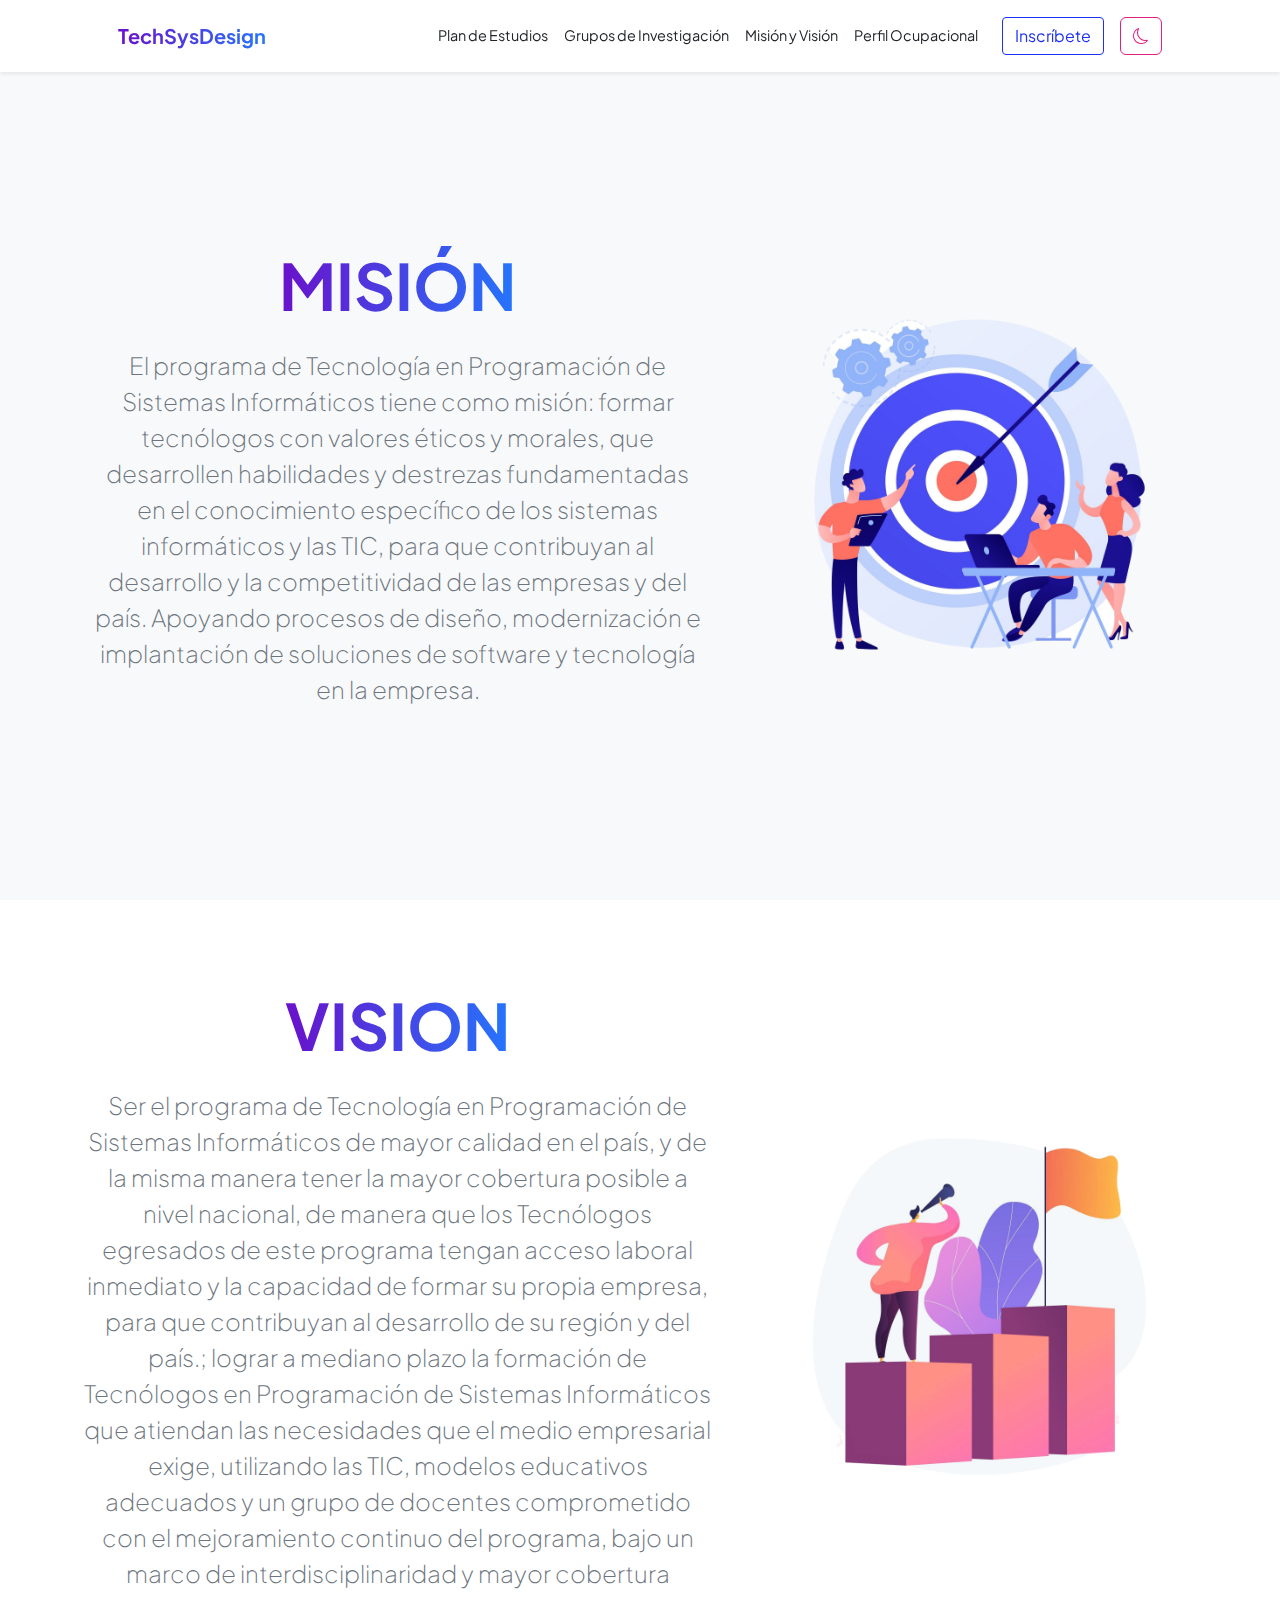
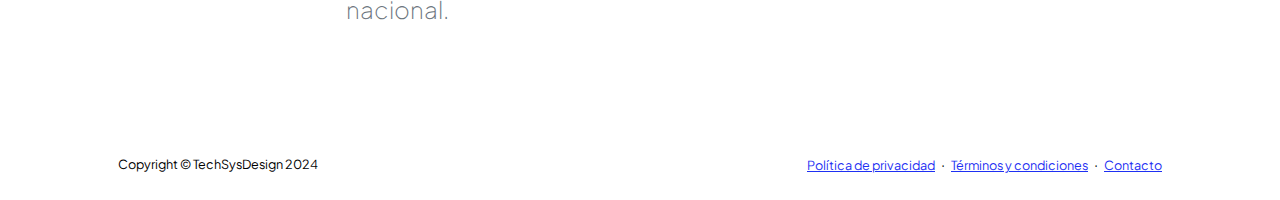
==== mission-vision.html @ 8f793181 "Creacion de la Vista de Mision y Vision" ====
<!DOCTYPE html>
<html lang="en">

<head>
    <meta charset="utf-8" />
    <meta name="viewport" content="width=device-width, initial-scale=1, shrink-to-fit=no" />
    <meta name="description" content="" />
    <meta name="author" content="" />
    <title>Mision y Vision</title>
    <!-- Custom Google font-->
    <link rel="preconnect" href="https://fonts.googleapis.com" />
    <link rel="preconnect" href="https://fonts.gstatic.com" crossorigin />
    <link
        href="https://fonts.googleapis.com/css2?family=Plus+Jakarta+Sans:wght@100;200;300;400;500;600;700;800;900&amp;display=swap"
        rel="stylesheet" />
    <!-- Bootstrap icons-->
    <link href="https://cdn.jsdelivr.net/npm/bootstrap-icons@1.8.1/font/bootstrap-icons.css" rel="stylesheet" />
    <!-- Core theme CSS (includes Bootstrap)-->
    <link href="./assets/css/styles.css" rel="stylesheet" />
    <link rel="stylesheet" href="./assets/css/additionals.css">
</head>

<body class="d-flex flex-column h-100">
    <main class="flex-shrink-0">
        <!-- Navigation-->
        <nav class="navbar navbar-expand-lg shadow-sm py-3 fixed-top">
            <div class="container px-5">
                <a class="navbar-brand fw-bold text-gradient" href="index.html">TechSysDesign</a>
                <button class="navbar-toggler" type="button" data-bs-toggle="collapse"
                    data-bs-target="#navbarSupportedContent" aria-controls="navbarSupportedContent"
                    aria-expanded="false" aria-label="Toggle navigation">
                    <span class="navbar-toggler-icon"></span>
                </button>
                <div class="collapse navbar-collapse" id="navbarSupportedContent">
                    <ul class="navbar-nav ms-auto mb-2 mb-lg-0">
                        <li class="nav-item">
                            <a class="nav-link text-dark" href="plan-estudios.html">Plan de Estudios</a>
                        </li>
                        <li class="nav-item">
                            <a class="nav-link text-dark" href="grupos-investigacion.html">Grupos de Investigación</a>
                        </li>
                        <li class="nav-item">
                            <a class="nav-link text-dark" href="mission-vision.html">Misión y Visión</a>
                        </li>
                        <li class="nav-item">
                            <a class="nav-link text-dark" href="perfil-ocupacional.html">Perfil Ocupacional</a>
                        </li>
                    </ul>
                    <!-- Botón de Inscripción -->
                    <a class="btn btn-outline-primary ms-lg-3 rounded-1" href="inscripcion.html">Inscríbete</a>

                    <!-- Botón para cambiar entre light y dark mode con iconos -->
                    <button id="theme-toggle" class="btn btn-outline-secondary ms-lg-3">
                        <i id="theme-icon" class="bi bi-moon"></i> <!-- Este será el icono de la luna -->
                    </button>

                </div>
            </div>
        </nav>

        <!-- Contenido-->
        <div class="container-fluid bg-light  pt-3 pt-xl-0">
            <div class="container min-vh-100-custom d-flex justify-content-center align-items-center ">
                <div class="row gx-5 align-items-center justify-content-center">
                    <div class="col-12 col-xl-7 ">
                        <div class="container text-center">
                            <h1 class="display-3 fw-bolder mb-4"><span class="text-gradient d-inline">MISIÓN</span></h1>
                            <p class="fs-4 fw-light text-muted ">El programa de Tecnología en Programación de Sistemas
                                Informáticos tiene como misión: formar tecnólogos con valores éticos y morales, que
                                desarrollen habilidades y destrezas fundamentadas en el conocimiento específico de los
                                sistemas informáticos y las TIC, para que contribuyan al desarrollo y la competitividad
                                de las empresas y del país. Apoyando procesos de diseño, modernización e implantación de
                                soluciones de software y tecnología en la empresa.</p>
                        </div>
                    </div>
                    <!-- Imagen de la misión -->
                    <div class="col-12 col-xl-5 col-lg-7">
                        <div class="d-flex justify-content-center align-items-center mt-xxl-0 w-100 h-100">
                                <img class="img-fluid w-100 h-100" src="./assets/img/mission.png"
                                    alt="Imagen representativa de la misión" />
                        </div>
                    </div>
                </div>
            </div>
        </div>

        <div class="container-fluid pt-3 pt-xl-0">
            <div class="container min-vh-100-custom d-flex justify-content-center align-items-center ">
                <div class="row gx-5 align-items-center justify-content-center">
                    <!-- Imagen de vision -->
                    <div class="col-12 col-lg-7 col-xl-5 order-3 order-xxl-1 ">
                        <div class="d-flex justify-content-center align-items-center mt-xxl-0 w-100 h-100">
                                <img class="img-fluid w-100  mt-xxl-5" src="./assets/img/vision.png"
                                    alt="Imagen representativa de la misión" />
                        </div>
                    </div>
                    <div class="col-12 col-xl-7  order-1 order-xxl-2 ">
                        <div class="text-center text-center">
                            <h1 class="display-3 fw-bolder mb-4"><span class="text-gradient d-inline">VISION</span></h1>
                            <p class="fs-4 fw-light text-muted  ">Ser el programa de Tecnología en Programación de
                                Sistemas Informáticos de mayor calidad en el país, y de la misma manera tener la mayor
                                cobertura posible a nivel nacional, de manera que los Tecnólogos egresados de este
                                programa tengan acceso laboral inmediato y la capacidad de formar su propia empresa,
                                para que contribuyan al desarrollo de su región y del país.; lograr a mediano plazo la
                                formación de
                                Tecnólogos en Programación de Sistemas Informáticos que atiendan las necesidades que el
                                medio empresarial exige, utilizando las TIC, modelos educativos adecuados y un grupo de
                                docentes comprometido con el mejoramiento continuo del programa, bajo un marco de
                                interdisciplinaridad y mayor cobertura nacional.</p>
                        </div>
                    </div>
                </div>
            </div>
        </div>
    </main>
    <!-- Footer-->
    <footer class="bg-white py-4 mt-auto">
        <div class="container px-5">
            <div class="row align-items-center justify-content-between flex-column flex-sm-row">
                <div class="col-auto">
                    <div class="small m-0">Copyright &copy; TechSysDesign 2024</div>
                </div>
                <div class="col-auto">
                    <a class="small" href="#!">Política de privacidad</a>
                    <span class="mx-1">&middot;</span>
                    <a class="small" href="#!">Términos y condiciones</a>
                    <span class="mx-1">&middot;</span>
                    <a class="small" href="#!">Contacto</a>
                </div>
            </div>
        </div>
    </footer>
    <!-- Bootstrap core JS-->
    <script src="https://cdn.jsdelivr.net/npm/bootstrap@5.2.3/dist/js/bootstrap.bundle.min.js"></script>
    <!-- Core theme JS-->
    <script src="./assets/js/scripts.js"></script>
</body>

</html>
---- assets/css/additionals.css ----
/* Modo claro - Efecto luces de estudio sutil */
body {
    background: #fff;
    color: #000;
    /* Texto negro por defecto */
    transition: background 0.5s ease;
}

/* Modo oscuro - Efecto luces de estudio sutil */
body.dark {
    background: linear-gradient(180deg, rgba(18, 18, 18, 0.9) 0%, rgba(25, 25, 25, 0.9) 50%, rgba(18, 18, 18, 0.9) 100%);
    color: #fff;
    /* Texto blanco en modo oscuro */
    transition: background 0.5s ease;
}

/* Barra de navegación y botones personalizados */
.navbar,
footer {
    background-color: rgba(255, 255, 255, 0.9) !important;
    backdrop-filter: blur(8px);
    /* Efecto blur */
    transition: background 0.5s ease;
}

.nav-link {
    position: relative;
    transition: color 0.3s ease;
}

.nav-link::after {
    content: '';
    position: absolute;
    width: 0;
    height: 2px;
    background-color: #007bff;
    bottom: 0;
    left: 0;
    transition: width 0.3s ease;
}

.nav-link:hover {
    color: #007bff;
}

.nav-link:hover::after {
    width: 100%;
}

::-webkit-scrollbar {
    width: 8px;
    background-color: #f1f1f1;
}

::-webkit-scrollbar-thumb {
    background-color: #2f2fe9;
    border-radius: 10px;
}

::-webkit-scrollbar-thumb:hover {
    background-color: #2f2fe9;
}

/* Ajuste para el espaciado en contenido con navbar fijo */
body {
    padding-top: 70px;
    scrollbar-width: thin;
    scrollbar-color: #2f2fe9 #f1f1f1;
}

/* Modo oscuro para la barra de navegación (nav) */
body.dark .navbar {
    background-color: rgba(31, 31, 31, 0.8) !important;
    /* Fondo oscuro */
    border-bottom: 1px solid #333 !important;
}

body.dark .navbar a.nav-link {
    color: #ffffff !important;
    /* Texto blanco */
}

body.dark .navbar .btn-outline-primary {
    color: #ffffff !important;
    border-color: #ffffff !important;
}

body.dark .navbar .btn-outline-primary:hover {
    background-color: #ffffff !important;
    color: #1f1f1f !important;
}

body.dark footer {
    background-color: rgba(31, 31, 31, 0.8) !important;
    /* Fondo oscuro */
    color: #ffffff !important;
}


.text-gradient {
    background: linear-gradient(to right, #6a11cb, #2575fc);
    -webkit-background-clip: text;
    color: transparent;
}

.card-body {
    position: relative;
}

.card-body p {
    color: #6c757d;
}

.bg-form-column {
    border-radius: 0 20px 20px 0;
    object-fit: cover;
    height: 80vh;
}

.card {
    border-radius: 20px;
    overflow: hidden;
    /* Esto asegura que la imagen siga el borde redondeado */
}

.shadow {
    box-shadow: 0 4px 15px rgba(0, 0, 0, 0.2);
    /* Mejora el efecto de sombra */
}

/* Modifica el viewport menos el espcio ocupado por el nadvar */
.min-vh-100-custom {
    min-height: calc(100vh - 70px) !important;
}
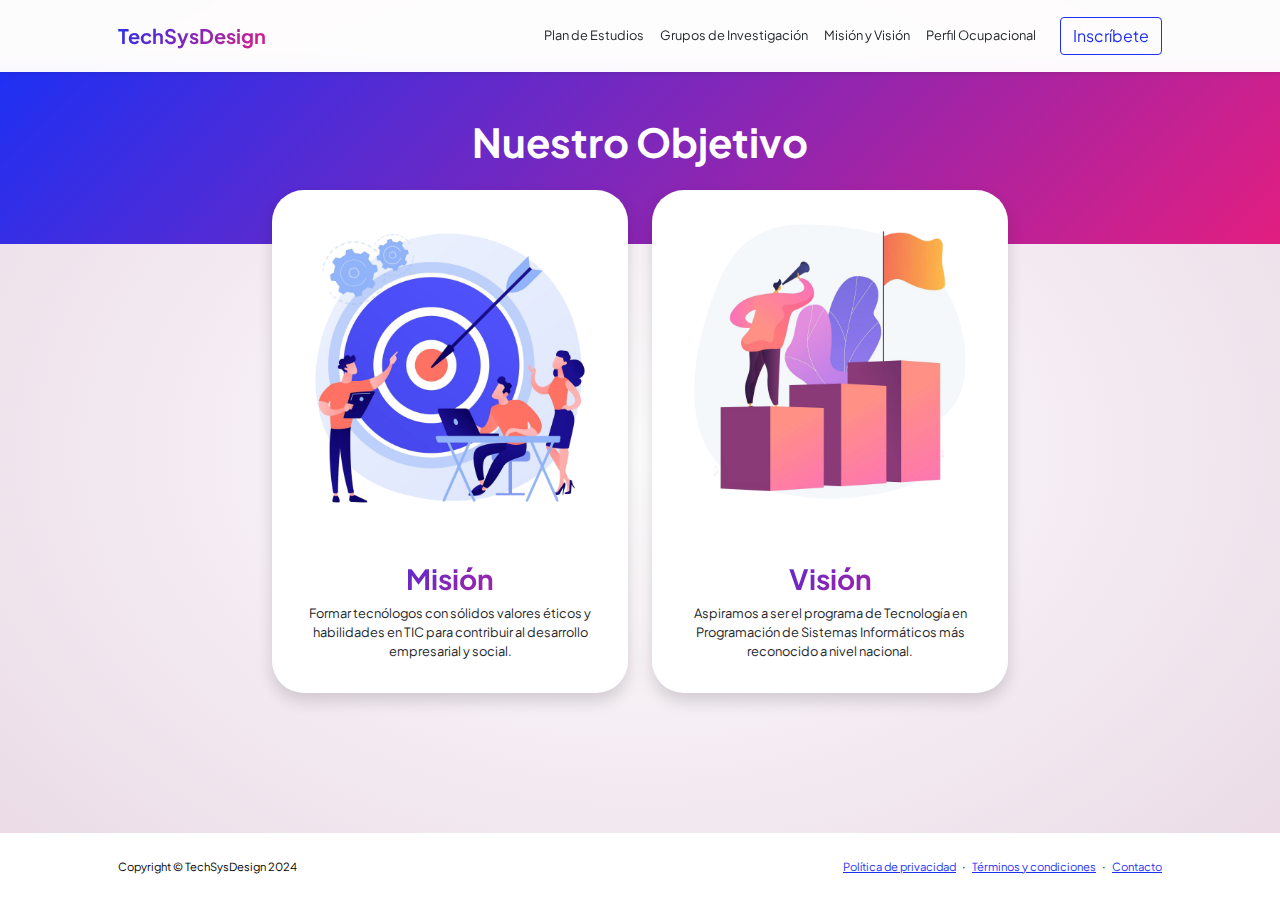
==== commit ee742936: "Mejoras de diseño en mision , vison y en formulario" ====
--- a/mission-vision.html
+++ b/mission-vision.html
@@ -6,17 +6,19 @@
     <meta name="viewport" content="width=device-width, initial-scale=1, shrink-to-fit=no" />
     <meta name="description" content="" />
     <meta name="author" content="" />
-    <title>Mision y Vision</title>
+    <title>TechSysDesign</title>
     <!-- Custom Google font-->
     <link rel="preconnect" href="https://fonts.googleapis.com" />
     <link rel="preconnect" href="https://fonts.gstatic.com" crossorigin />
     <link
         href="https://fonts.googleapis.com/css2?family=Plus+Jakarta+Sans:wght@100;200;300;400;500;600;700;800;900&amp;display=swap"
         rel="stylesheet" />
+    <link rel="stylesheet" href="https://cdnjs.cloudflare.com/ajax/libs/animate.css/4.1.1/animate.min.css" />
     <!-- Bootstrap icons-->
     <link href="https://cdn.jsdelivr.net/npm/bootstrap-icons@1.8.1/font/bootstrap-icons.css" rel="stylesheet" />
     <!-- Core theme CSS (includes Bootstrap)-->
     <link href="./assets/css/styles.css" rel="stylesheet" />
+
     <link rel="stylesheet" href="./assets/css/additionals.css">
 </head>
 
@@ -47,72 +49,43 @@
                         </li>
                     </ul>
                     <!-- Botón de Inscripción -->
-                    <a class="btn btn-outline-primary ms-lg-3 rounded-1" href="inscripcion.html">Inscríbete</a>
-
-                    <!-- Botón para cambiar entre light y dark mode con iconos -->
-                    <button id="theme-toggle" class="btn btn-outline-secondary ms-lg-3">
-                        <i id="theme-icon" class="bi bi-moon"></i> <!-- Este será el icono de la luna -->
-                    </button>
-
+                    <a class="btn btn-outline-primary ms-lg-3 rounded-1" href="sign-up.html">Inscríbete</a>
                 </div>
             </div>
         </nav>
 
-        <!-- Contenido-->
-        <div class="container-fluid bg-light  pt-3 pt-xl-0">
-            <div class="container min-vh-100-custom d-flex justify-content-center align-items-center ">
-                <div class="row gx-5 align-items-center justify-content-center">
-                    <div class="col-12 col-xl-7 ">
-                        <div class="container text-center">
-                            <h1 class="display-3 fw-bolder mb-4"><span class="text-gradient d-inline">MISIÓN</span></h1>
-                            <p class="fs-4 fw-light text-muted ">El programa de Tecnología en Programación de Sistemas
-                                Informáticos tiene como misión: formar tecnólogos con valores éticos y morales, que
-                                desarrollen habilidades y destrezas fundamentadas en el conocimiento específico de los
-                                sistemas informáticos y las TIC, para que contribuyan al desarrollo y la competitividad
-                                de las empresas y del país. Apoyando procesos de diseño, modernización e implantación de
-                                soluciones de software y tecnología en la empresa.</p>
+        <section class="py-5 bg-gradient-primary-to-secondary h-25">
+            <div class="container text-center text-white">
+                <h1 class="fw-bold mb-4">Nuestro Objetivo</h1>
+                <div class="row justify-content-center">
+                    <!-- Card Misión -->
+                    <div class="col-md-4 mb-4">
+                        <div class="card border-0 shadow rounded-5">
+                            <img class="card-img-top rounded-top" src="./assets/img/mission.png" alt="Misión" />
+                            <div class="card-body">
+                                <h3 class="fw-bold text-gradient">Misión</h3>
+                                <p class="text-dark">Formar tecnólogos con sólidos valores éticos y habilidades en TIC para
+                                    contribuir al desarrollo empresarial y social.</p>
+                            </div>
                         </div>
                     </div>
-                    <!-- Imagen de la misión -->
-                    <div class="col-12 col-xl-5 col-lg-7">
-                        <div class="d-flex justify-content-center align-items-center mt-xxl-0 w-100 h-100">
-                                <img class="img-fluid w-100 h-100" src="./assets/img/mission.png"
-                                    alt="Imagen representativa de la misión" />
+        
+                    <!-- Card Visión -->
+                    <div class="col-md-4 mb-4">
+                        <div class="card border-0 shadow rounded-5">
+                            <img class="card-img-top rounded-top" src="./assets/img/vision.png" alt="Visión" />
+                            <div class="card-body">
+                                <h3 class="fw-bold text-gradient">Visión</h3>
+                                <p class="text-dark">Aspiramos a ser el programa de Tecnología en Programación de Sistemas
+                                    Informáticos más reconocido a nivel nacional.</p>
+                            </div>
                         </div>
                     </div>
                 </div>
             </div>
-        </div>
+        </section>        
+    </main>
 
-        <div class="container-fluid pt-3 pt-xl-0">
-            <div class="container min-vh-100-custom d-flex justify-content-center align-items-center ">
-                <div class="row gx-5 align-items-center justify-content-center">
-                    <!-- Imagen de vision -->
-                    <div class="col-12 col-lg-7 col-xl-5 order-3 order-xxl-1 ">
-                        <div class="d-flex justify-content-center align-items-center mt-xxl-0 w-100 h-100">
-                                <img class="img-fluid w-100  mt-xxl-5" src="./assets/img/vision.png"
-                                    alt="Imagen representativa de la misión" />
-                        </div>
-                    </div>
-                    <div class="col-12 col-xl-7  order-1 order-xxl-2 ">
-                        <div class="text-center text-center">
-                            <h1 class="display-3 fw-bolder mb-4"><span class="text-gradient d-inline">VISION</span></h1>
-                            <p class="fs-4 fw-light text-muted  ">Ser el programa de Tecnología en Programación de
-                                Sistemas Informáticos de mayor calidad en el país, y de la misma manera tener la mayor
-                                cobertura posible a nivel nacional, de manera que los Tecnólogos egresados de este
-                                programa tengan acceso laboral inmediato y la capacidad de formar su propia empresa,
-                                para que contribuyan al desarrollo de su región y del país.; lograr a mediano plazo la
-                                formación de
-                                Tecnólogos en Programación de Sistemas Informáticos que atiendan las necesidades que el
-                                medio empresarial exige, utilizando las TIC, modelos educativos adecuados y un grupo de
-                                docentes comprometido con el mejoramiento continuo del programa, bajo un marco de
-                                interdisciplinaridad y mayor cobertura nacional.</p>
-                        </div>
-                    </div>
-                </div>
-            </div>
-        </div>
-    </main>
     <!-- Footer-->
     <footer class="bg-white py-4 mt-auto">
         <div class="container px-5">
@@ -130,6 +103,7 @@
             </div>
         </div>
     </footer>
+
     <!-- Bootstrap core JS-->
     <script src="https://cdn.jsdelivr.net/npm/bootstrap@5.2.3/dist/js/bootstrap.bundle.min.js"></script>
     <!-- Core theme JS-->
--- a/assets/css/additionals.css
+++ b/assets/css/additionals.css
@@ -1,17 +1,7 @@
 /* Modo claro - Efecto luces de estudio sutil */
 body {
-    background: #fff;
+    background: radial-gradient(rgb(254, 254, 254), rgba(146, 65, 129, 0.2));
     color: #000;
-    /* Texto negro por defecto */
-    transition: background 0.5s ease;
-}
-
-/* Modo oscuro - Efecto luces de estudio sutil */
-body.dark {
-    background: linear-gradient(180deg, rgba(18, 18, 18, 0.9) 0%, rgba(25, 25, 25, 0.9) 50%, rgba(18, 18, 18, 0.9) 100%);
-    color: #fff;
-    /* Texto blanco en modo oscuro */
-    transition: background 0.5s ease;
 }
 
 /* Barra de navegación y botones personalizados */
@@ -19,8 +9,6 @@
 footer {
     background-color: rgba(255, 255, 255, 0.9) !important;
     backdrop-filter: blur(8px);
-    /* Efecto blur */
-    transition: background 0.5s ease;
 }
 
 .nav-link {
@@ -61,74 +49,8 @@
     background-color: #2f2fe9;
 }
 
-/* Ajuste para el espaciado en contenido con navbar fijo */
 body {
     padding-top: 70px;
     scrollbar-width: thin;
     scrollbar-color: #2f2fe9 #f1f1f1;
-}
-
-/* Modo oscuro para la barra de navegación (nav) */
-body.dark .navbar {
-    background-color: rgba(31, 31, 31, 0.8) !important;
-    /* Fondo oscuro */
-    border-bottom: 1px solid #333 !important;
-}
-
-body.dark .navbar a.nav-link {
-    color: #ffffff !important;
-    /* Texto blanco */
-}
-
-body.dark .navbar .btn-outline-primary {
-    color: #ffffff !important;
-    border-color: #ffffff !important;
-}
-
-body.dark .navbar .btn-outline-primary:hover {
-    background-color: #ffffff !important;
-    color: #1f1f1f !important;
-}
-
-body.dark footer {
-    background-color: rgba(31, 31, 31, 0.8) !important;
-    /* Fondo oscuro */
-    color: #ffffff !important;
-}
-
-
-.text-gradient {
-    background: linear-gradient(to right, #6a11cb, #2575fc);
-    -webkit-background-clip: text;
-    color: transparent;
-}
-
-.card-body {
-    position: relative;
-}
-
-.card-body p {
-    color: #6c757d;
-}
-
-.bg-form-column {
-    border-radius: 0 20px 20px 0;
-    object-fit: cover;
-    height: 80vh;
-}
-
-.card {
-    border-radius: 20px;
-    overflow: hidden;
-    /* Esto asegura que la imagen siga el borde redondeado */
-}
-
-.shadow {
-    box-shadow: 0 4px 15px rgba(0, 0, 0, 0.2);
-    /* Mejora el efecto de sombra */
-}
-
-/* Modifica el viewport menos el espcio ocupado por el nadvar */
-.min-vh-100-custom {
-    min-height: calc(100vh - 70px) !important;
-}
+}